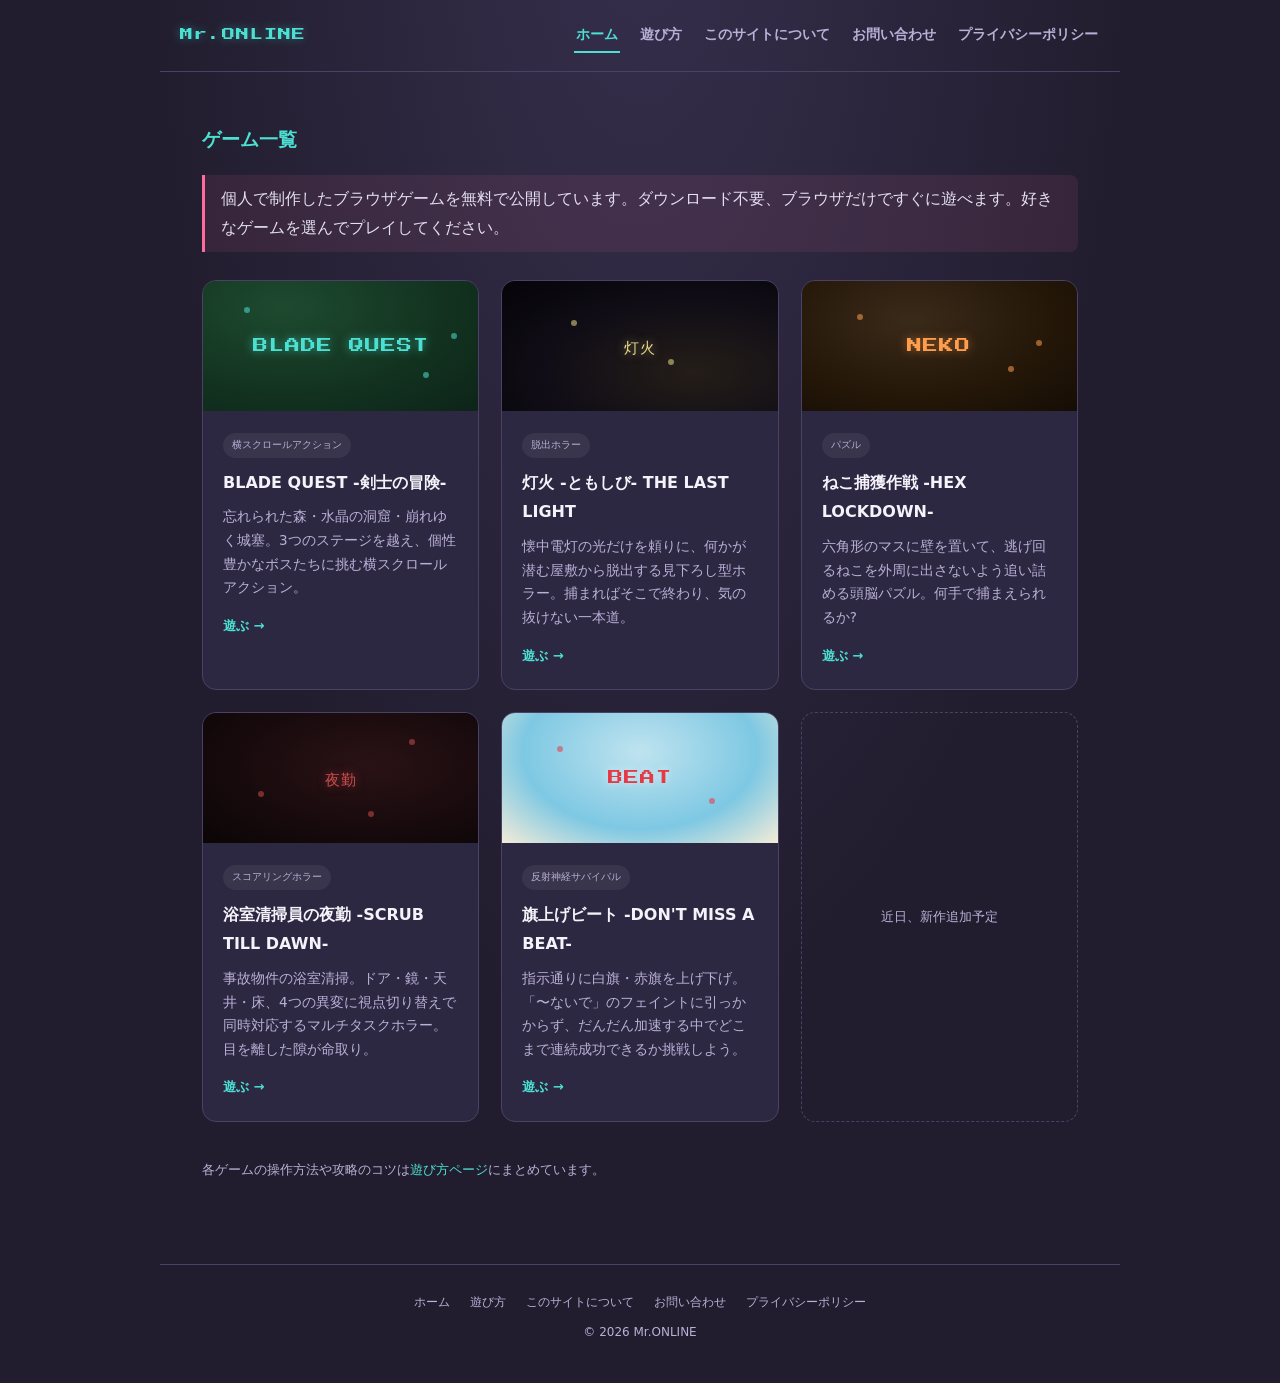
==== index.html @ 4f53e843 "Add files via upload" ====
<!DOCTYPE html>
<html lang="ja">
<head>
  <script async src="https://pagead2.googlesyndication.com/pagead/js/adsbygoogle.js?client=ca-pub-4115378240812746"
     crossorigin="anonymous"></script>
<meta charset="UTF-8">
<meta name="viewport" content="width=device-width, initial-scale=1">
<title>Mr.ONLINE ― ゲーム一覧</title>
<meta name="description" content="個人制作のブラウザゲームを無料で公開しています。横スクロールアクション「BLADE QUEST」、脱出ホラー「灯火 -ともしび-」、パズル「ねこ捕獲作戦」、スコアリングホラー「浴室清掃員の夜勤」、反射神経サバイバル「旗上げビート」など。">
<link rel="preconnect" href="https://fonts.googleapis.com">
<link rel="preconnect" href="https://fonts.gstatic.com" crossorigin>
<link href="https://fonts.googleapis.com/css2?family=Press+Start+2P&display=swap" rel="stylesheet">
<link rel="stylesheet" href="style.css">
</head>
<body>

<header class="site-header">
  <a class="site-title" href="index.html">Mr.ONLINE</a>
  <nav class="site-nav">
    <a href="index.html" class="active">ホーム</a>
    <a href="play.html">遊び方</a>
    <a href="about.html">このサイトについて</a>
    <a href="contact.html">お問い合わせ</a>
    <a href="privacy.html">プライバシーポリシー</a>
  </nav>
</header>

<main class="site-main" style="max-width:920px;">
  <h1>ゲーム一覧</h1>
  <p class="lead">個人で制作したブラウザゲームを無料で公開しています。ダウンロード不要、ブラウザだけですぐに遊べます。好きなゲームを選んでプレイしてください。</p>

  <div class="game-grid">
    <a class="game-card" href="blade-quest.html">
      <div class="thumb bq">
        BLADE QUEST
        <span class="dot" style="top:20%;left:15%;"></span>
        <span class="dot" style="top:70%;left:80%;"></span>
        <span class="dot" style="top:40%;left:90%;"></span>
      </div>
      <div class="body">
        <span class="tag">横スクロールアクション</span>
        <h3>BLADE QUEST -剣士の冒険-</h3>
        <p>忘れられた森・水晶の洞窟・崩れゆく城塞。3つのステージを越え、個性豊かなボスたちに挑む横スクロールアクション。</p>
        <span class="play-link">遊ぶ →</span>
      </div>
    </a>

    <a class="game-card" href="tomoshibi.html">
      <div class="thumb tm">
        灯火
        <span class="dot" style="top:30%;left:25%;"></span>
        <span class="dot" style="top:60%;left:60%;"></span>
      </div>
      <div class="body">
        <span class="tag">脱出ホラー</span>
        <h3>灯火 -ともしび- THE LAST LIGHT</h3>
        <p>懐中電灯の光だけを頼りに、何かが潜む屋敷から脱出する見下ろし型ホラー。捕まればそこで終わり、気の抜けない一本道。</p>
        <span class="play-link">遊ぶ →</span>
      </div>
    </a>

    <a class="game-card" href="cattrap.html">
      <div class="thumb ct">
        NEKO
        <span class="dot" style="top:25%;left:20%;"></span>
        <span class="dot" style="top:65%;left:75%;"></span>
        <span class="dot" style="top:45%;left:85%;"></span>
      </div>
      <div class="body">
        <span class="tag">パズル</span>
        <h3>ねこ捕獲作戦 -HEX LOCKDOWN-</h3>
        <p>六角形のマスに壁を置いて、逃げ回るねこを外周に出さないよう追い詰める頭脳パズル。何手で捕まえられるか?</p>
        <span class="play-link">遊ぶ →</span>
      </div>
    </a>

    <a class="game-card" href="nightshift.html">
      <div class="thumb ns">
        夜勤
        <span class="dot" style="top:20%;left:75%;"></span>
        <span class="dot" style="top:60%;left:20%;"></span>
        <span class="dot" style="top:75%;left:60%;"></span>
      </div>
      <div class="body">
        <span class="tag">スコアリングホラー</span>
        <h3>浴室清掃員の夜勤 -SCRUB TILL DAWN-</h3>
        <p>事故物件の浴室清掃。ドア・鏡・天井・床、4つの異変に視点切り替えで同時対応するマルチタスクホラー。目を離した隙が命取り。</p>
        <span class="play-link">遊ぶ →</span>
      </div>
    </a>

    <a class="game-card" href="hataage.html">
      <div class="thumb hg">
        BEAT
        <span class="dot" style="top:25%;left:20%;"></span>
        <span class="dot" style="top:65%;left:75%;"></span>
      </div>
      <div class="body">
        <span class="tag">反射神経サバイバル</span>
        <h3>旗上げビート -DON'T MISS A BEAT-</h3>
        <p>指示通りに白旗・赤旗を上げ下げ。「〜ないで」のフェイントに引っかからず、だんだん加速する中でどこまで連続成功できるか挑戦しよう。</p>
        <span class="play-link">遊ぶ →</span>
      </div>
    </a>

    <div class="more-soon">近日、新作追加予定</div>
  </div>

  <p style="margin-top:36px;color:var(--sub);font-size:13px;">
    各ゲームの操作方法や攻略のコツは<a href="play.html">遊び方ページ</a>にまとめています。
  </p>
</main>

<footer class="site-footer">
  <div class="footer-links">
    <a href="index.html">ホーム</a>
    <a href="play.html">遊び方</a>
    <a href="about.html">このサイトについて</a>
    <a href="contact.html">お問い合わせ</a>
    <a href="privacy.html">プライバシーポリシー</a>
  </div>
  &copy; <span id="year"></span> Mr.ONLINE
</footer>
<script>document.getElementById('year').textContent = new Date().getFullYear();</script>
</body>
</html>
---- style.css ----
/* ============================================================
   BLADE QUEST サイト共通スタイル
   ============================================================ */
:root{
  --bg:#211d2e;
  --panel:#2d2842;
  --panel2:#362f4d;
  --line:#4a4165;
  --cyan:#4ce0d2;
  --magenta:#ff6b9d;
  --gold:#ffd166;
  --text:#f5f2fa;
  --sub:#bab0d6;
}
*{box-sizing:border-box;}
html,body{
  margin:0;padding:0;
  background:radial-gradient(ellipse at 50% -10%, #362f4d 0%, var(--bg) 55%);
  color:var(--text);
  font-family:system-ui,-apple-system,"Hiragino Kaku Gothic ProN","Yu Gothic",sans-serif;
  line-height:1.85;
  font-size:15.5px;
}
a{ color:var(--cyan); text-decoration:none; }
a:hover{ text-decoration:underline; }

.site-header{
  width:100%;max-width:960px;margin:0 auto;
  display:flex;align-items:center;justify-content:space-between;
  flex-wrap:wrap;gap:12px;
  padding:18px 20px;
  border-bottom:1px solid var(--line);
}
.site-title{
  font-family:'Press Start 2P', monospace;
  font-size:13px;color:var(--cyan);
  text-shadow:0 0 10px rgba(76,224,210,0.4);
  letter-spacing:1px;
}
.site-nav{ display:flex; gap:18px; flex-wrap:wrap; }
.site-nav a{
  font-size:13.5px;color:var(--sub);font-weight:600;
  padding:4px 2px;border-bottom:2px solid transparent;
}
.site-nav a:hover, .site-nav a.active{
  color:var(--cyan); text-decoration:none; border-bottom:2px solid var(--cyan);
}

.site-main{
  width:100%;max-width:760px;margin:0 auto;
  padding:36px 22px 70px;
}
.site-main h1{
  font-family:'Press Start 2P', monospace;
  font-size:19px;line-height:1.7;color:var(--cyan);
  margin-bottom:22px;
}
.site-main h2{
  font-size:17px;color:var(--text);
  border-left:4px solid var(--cyan);
  padding-left:12px;margin:38px 0 14px;
}
.site-main h3{
  font-size:15px;color:var(--gold);margin:22px 0 8px;
}
.site-main p{ margin:12px 0; color:#e4dff2; }
.site-main ul, .site-main ol{ padding-left:22px; color:#e4dff2; }
.site-main li{ margin:6px 0; }
.lead{
  font-size:15.5px;color:var(--sub);
  border-left:3px solid var(--magenta);
  padding:10px 16px;background:rgba(255,107,157,0.09);
  border-radius:0 8px 8px 0;
}
.card{
  background:var(--panel);
  border:1px solid var(--line);
  border-radius:12px;
  padding:20px 22px;
  margin:18px 0;
}
.card h3{ margin-top:0; }
.btn-primary{
  display:inline-block;
  background:var(--cyan);color:#04231f;font-weight:700;
  padding:11px 24px;border-radius:8px;
  margin-top:14px;
}
.btn-primary:hover{ text-decoration:none; filter:brightness(1.08); }
table.info-table{ width:100%;border-collapse:collapse;margin:14px 0; }
table.info-table th, table.info-table td{
  text-align:left;padding:10px 12px;border-bottom:1px solid var(--line);
  font-size:14px;
}
table.info-table th{ color:var(--gold);width:38%; }

.site-footer{
  width:100%;max-width:960px;margin:0 auto;
  text-align:center;color:var(--sub);font-size:12px;
  padding:26px 20px 40px;
  border-top:1px solid var(--line);
}
.site-footer a{ color:var(--sub); }
.site-footer a:hover{ color:var(--cyan); }
.footer-links{ margin-bottom:8px; }
.footer-links a{ margin:0 8px; }

.badge{
  display:inline-block;font-size:11px;color:var(--bg);
  background:var(--gold);padding:2px 8px;border-radius:20px;
  font-weight:700;margin-left:6px;vertical-align:middle;
}

.game-grid{
  display:grid;
  grid-template-columns:repeat(auto-fit,minmax(260px,1fr));
  gap:22px;
  margin:28px 0 10px;
}
.game-card{
  display:block;
  background:var(--panel);
  border:1px solid var(--line);
  border-radius:14px;
  overflow:hidden;
  text-decoration:none;
  color:inherit;
  transition:transform .15s ease, border-color .15s ease, box-shadow .15s ease;
}
.game-card:hover{
  transform:translateY(-4px);
  border-color:var(--cyan);
  text-decoration:none;
  box-shadow:0 10px 30px rgba(0,0,0,0.35);
}
.game-card .thumb{
  height:130px;
  display:flex;align-items:center;justify-content:center;
  font-family:'Press Start 2P', monospace;
  font-size:15px;
  letter-spacing:1px;
  position:relative;
  overflow:hidden;
}
.game-card .thumb.bq{
  background:radial-gradient(ellipse at 30% 20%, #1e4a30 0%, #12321f 60%, #0d2419 100%);
  color:#4ce0d2;
  text-shadow:0 0 10px rgba(76,224,210,0.6);
}
.game-card .thumb.tm{
  background:radial-gradient(ellipse at 70% 70%, #241d18 0%, #100d16 55%, #050408 100%);
  color:#e8d98a;
  text-shadow:0 0 10px rgba(232,217,138,0.5);
}
.game-card .thumb.ct{
  background:radial-gradient(ellipse at 40% 30%, #3a2a1a 0%, #241708 60%, #150d05 100%);
  color:#ff9d4d;
  text-shadow:0 0 10px rgba(255,157,77,0.5);
}
.game-card .thumb.ns{
  background:radial-gradient(ellipse at 60% 40%, #2a1216 0%, #170a0c 60%, #0a0506 100%);
  color:#c94b4b;
  text-shadow:0 0 10px rgba(201,75,75,0.5);
}
.game-card .thumb.hg{
  background:radial-gradient(ellipse at 50% 30%, #bfe3ef 0%, #7ec8e3 60%, #f4ecd8 100%);
  color:#e63946;
  text-shadow:0 0 8px rgba(255,255,255,0.6);
}
.game-card .thumb .dot{
  position:absolute;width:6px;height:6px;border-radius:50%;
  background:currentColor;opacity:0.55;
}
.game-card .body{ padding:18px 20px 20px; }
.game-card .tag{
  display:inline-block;font-size:10px;color:var(--sub);
  background:rgba(255,255,255,0.06);padding:3px 9px;border-radius:20px;
  margin-bottom:10px;
}
.game-card h3{ margin:0 0 8px; color:var(--text); font-size:16px; }
.game-card p{ margin:0; color:var(--sub); font-size:13.5px; line-height:1.75; }
.game-card .play-link{
  display:inline-block;margin-top:14px;color:var(--cyan);font-size:13px;font-weight:600;
}
.more-soon{
  border:1px dashed var(--line);border-radius:14px;
  display:flex;align-items:center;justify-content:center;
  color:var(--sub);font-size:13px;min-height:130px;
  text-align:center;padding:20px;
}
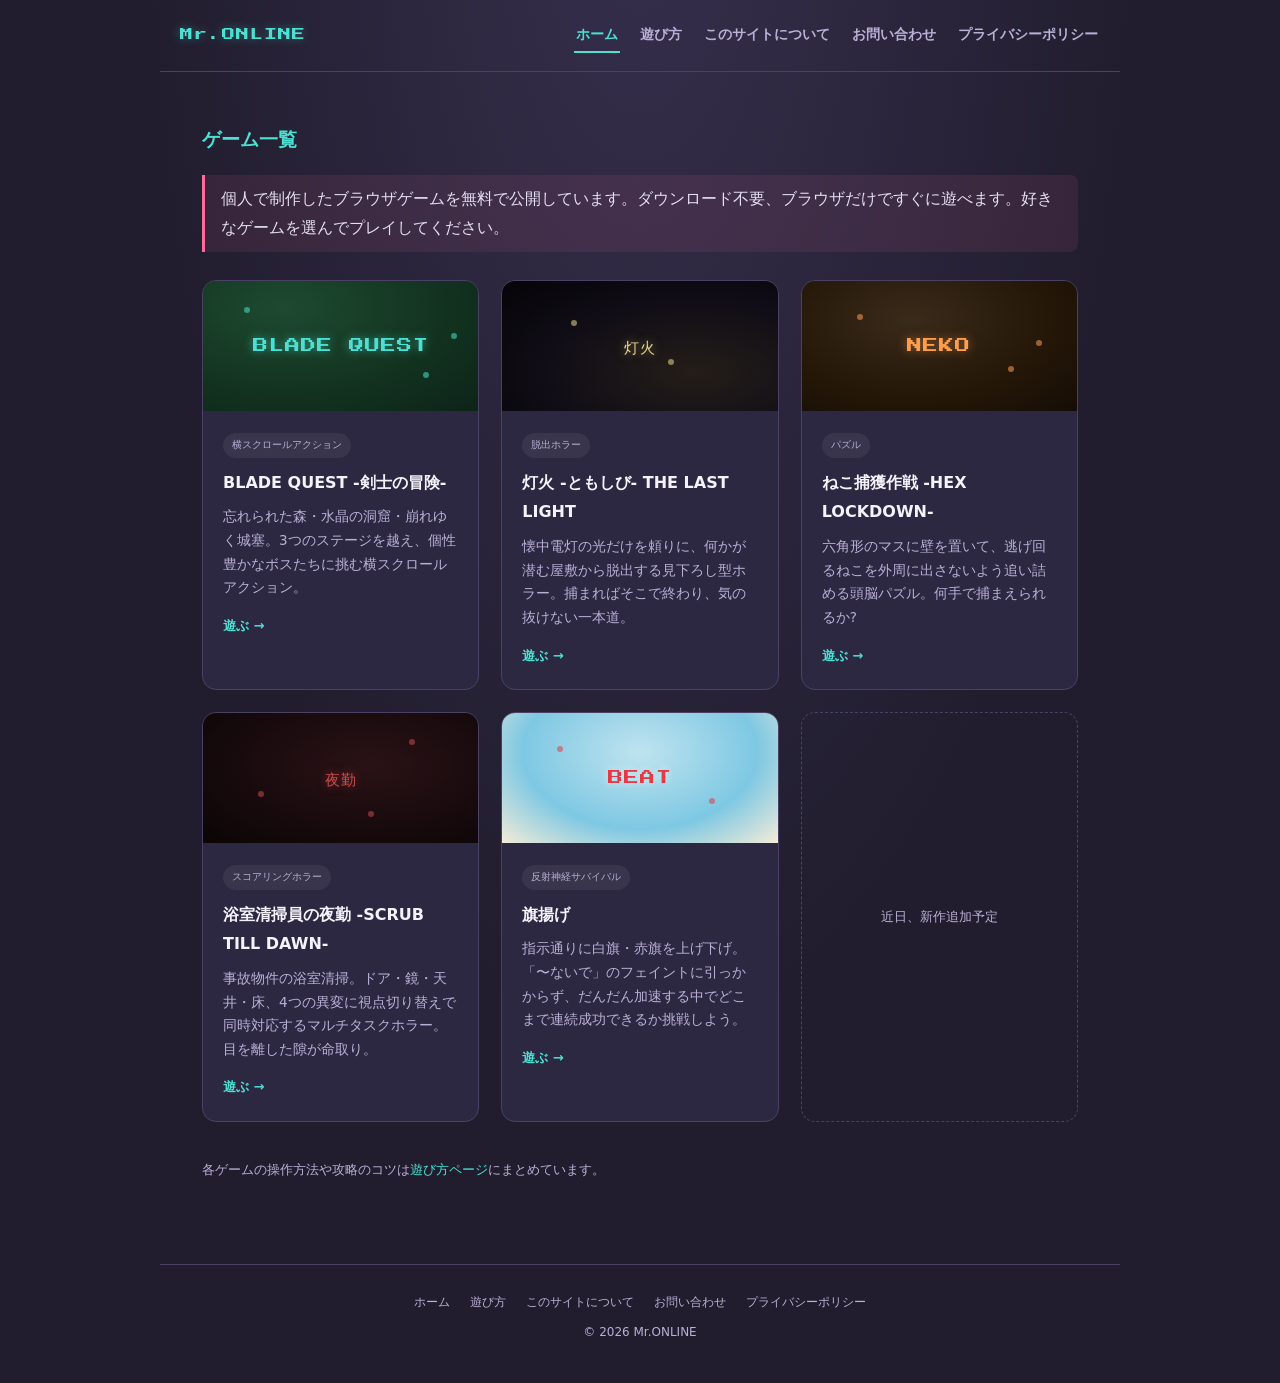
==== commit a21e4b8f: "Add files via upload" ====
--- a/index.html
+++ b/index.html
@@ -6,7 +6,7 @@
 <meta charset="UTF-8">
 <meta name="viewport" content="width=device-width, initial-scale=1">
 <title>Mr.ONLINE ― ゲーム一覧</title>
-<meta name="description" content="個人制作のブラウザゲームを無料で公開しています。横スクロールアクション「BLADE QUEST」、脱出ホラー「灯火 -ともしび-」、パズル「ねこ捕獲作戦」、スコアリングホラー「浴室清掃員の夜勤」、反射神経サバイバル「旗上げビート」など。">
+<meta name="description" content="個人制作のブラウザゲームを無料で公開しています。横スクロールアクション「BLADE QUEST」、脱出ホラー「灯火 -ともしび-」、パズル「ねこ捕獲作戦」、スコアリングホラー「浴室清掃員の夜勤」、反射神経サバイバル「旗揚げ」など。">
 <link rel="preconnect" href="https://fonts.googleapis.com">
 <link rel="preconnect" href="https://fonts.gstatic.com" crossorigin>
 <link href="https://fonts.googleapis.com/css2?family=Press+Start+2P&display=swap" rel="stylesheet">
@@ -97,7 +97,7 @@
       </div>
       <div class="body">
         <span class="tag">反射神経サバイバル</span>
-        <h3>旗上げビート -DON'T MISS A BEAT-</h3>
+        <h3>旗揚げ</h3>
         <p>指示通りに白旗・赤旗を上げ下げ。「〜ないで」のフェイントに引っかからず、だんだん加速する中でどこまで連続成功できるか挑戦しよう。</p>
         <span class="play-link">遊ぶ →</span>
       </div>
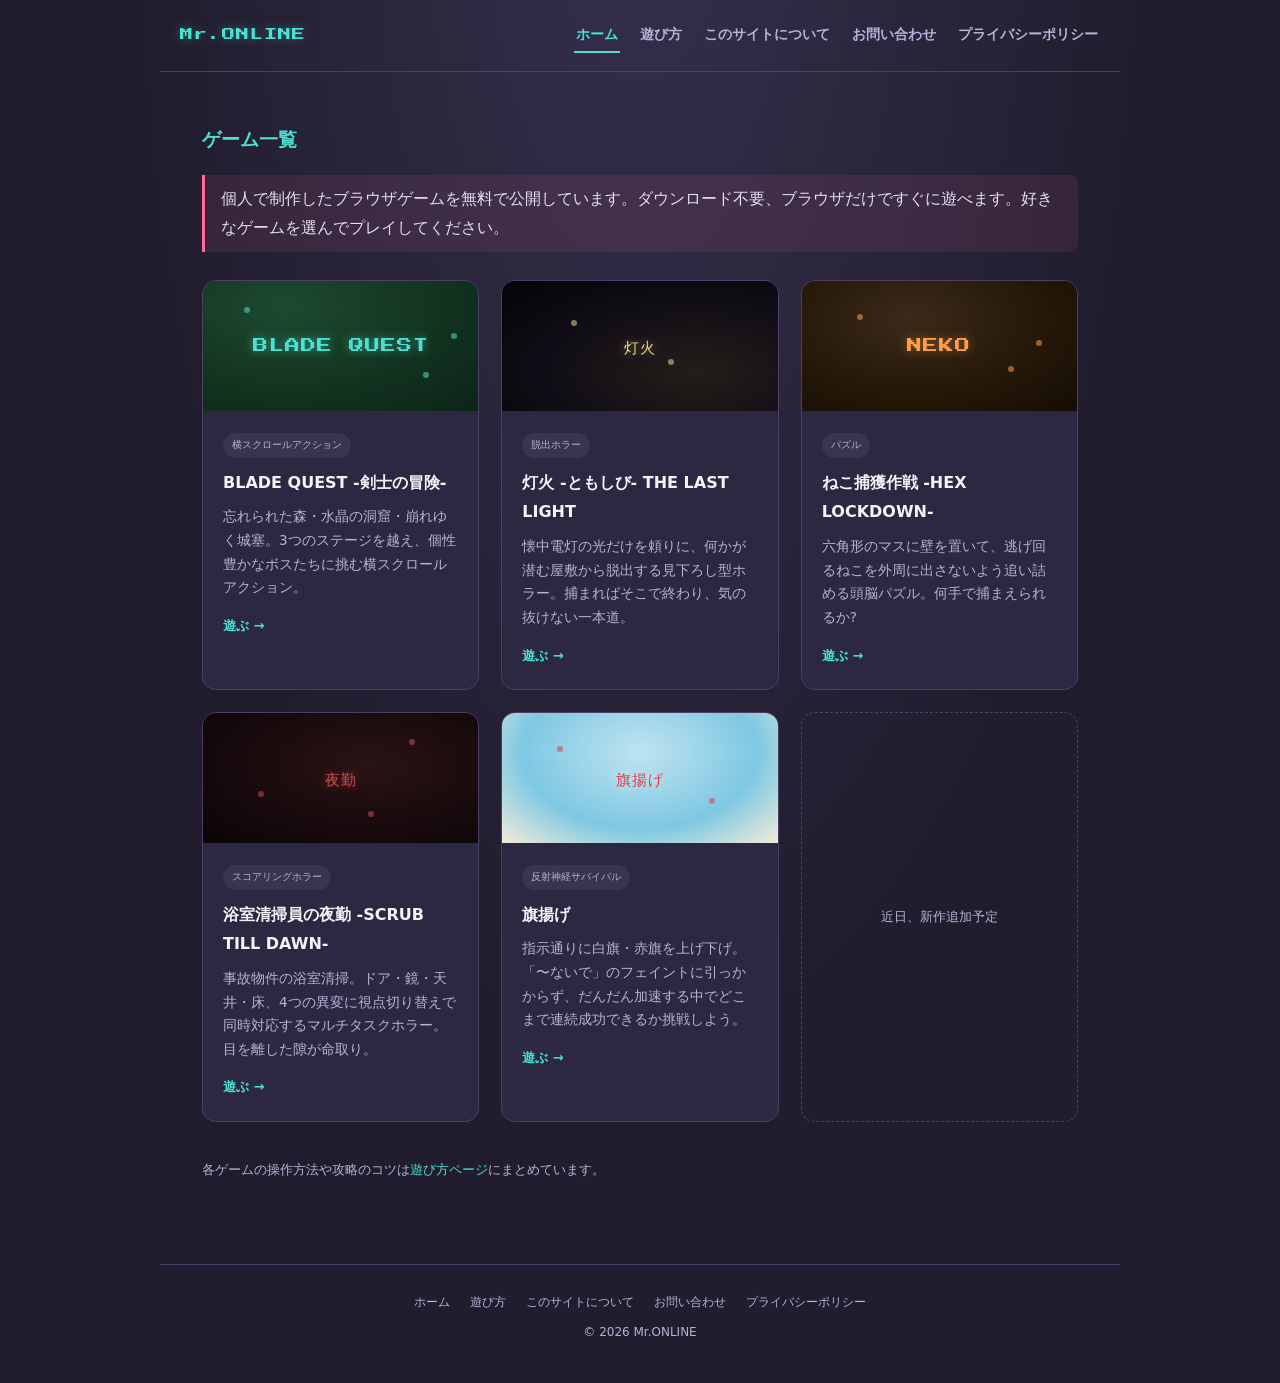
==== commit d73648f6: "Update index.html" ====
--- a/index.html
+++ b/index.html
@@ -91,7 +91,7 @@
 
     <a class="game-card" href="hataage.html">
       <div class="thumb hg">
-        BEAT
+        旗揚げ
         <span class="dot" style="top:25%;left:20%;"></span>
         <span class="dot" style="top:65%;left:75%;"></span>
       </div>
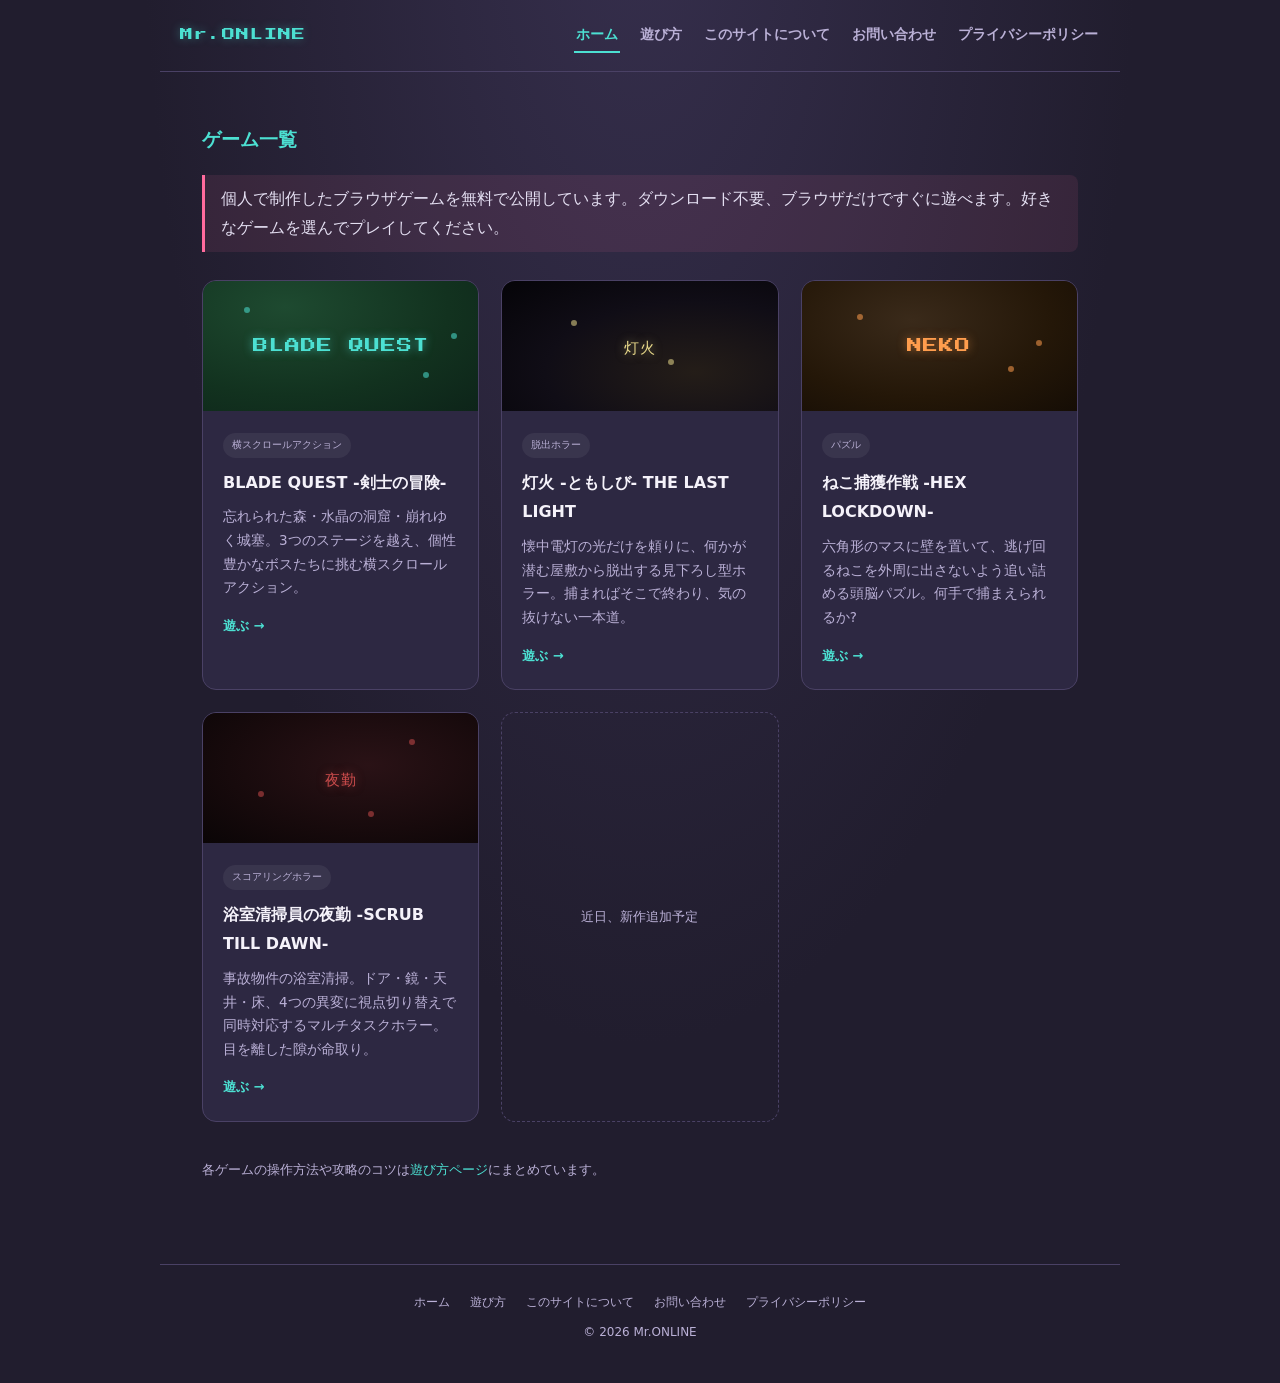
==== commit 1429bb19: "Add files via upload" ====
--- a/index.html
+++ b/index.html
@@ -6,7 +6,7 @@
 <meta charset="UTF-8">
 <meta name="viewport" content="width=device-width, initial-scale=1">
 <title>Mr.ONLINE ― ゲーム一覧</title>
-<meta name="description" content="個人制作のブラウザゲームを無料で公開しています。横スクロールアクション「BLADE QUEST」、脱出ホラー「灯火 -ともしび-」、パズル「ねこ捕獲作戦」、スコアリングホラー「浴室清掃員の夜勤」、反射神経サバイバル「旗揚げ」など。">
+<meta name="description" content="個人制作のブラウザゲームを無料で公開しています。横スクロールアクション「BLADE QUEST」、脱出ホラー「灯火 -ともしび-」、パズル「ねこ捕獲作戦」、スコアリングホラー「浴室清掃員の夜勤」など。">
 <link rel="preconnect" href="https://fonts.googleapis.com">
 <link rel="preconnect" href="https://fonts.gstatic.com" crossorigin>
 <link href="https://fonts.googleapis.com/css2?family=Press+Start+2P&display=swap" rel="stylesheet">
@@ -89,20 +89,6 @@
       </div>
     </a>
 
-    <a class="game-card" href="hataage.html">
-      <div class="thumb hg">
-        旗揚げ
-        <span class="dot" style="top:25%;left:20%;"></span>
-        <span class="dot" style="top:65%;left:75%;"></span>
-      </div>
-      <div class="body">
-        <span class="tag">反射神経サバイバル</span>
-        <h3>旗揚げ</h3>
-        <p>指示通りに白旗・赤旗を上げ下げ。「〜ないで」のフェイントに引っかからず、だんだん加速する中でどこまで連続成功できるか挑戦しよう。</p>
-        <span class="play-link">遊ぶ →</span>
-      </div>
-    </a>
-
     <div class="more-soon">近日、新作追加予定</div>
   </div>
 
--- a/style.css
+++ b/style.css
@@ -162,11 +162,7 @@
   color:#c94b4b;
   text-shadow:0 0 10px rgba(201,75,75,0.5);
 }
-.game-card .thumb.hg{
-  background:radial-gradient(ellipse at 50% 30%, #bfe3ef 0%, #7ec8e3 60%, #f4ecd8 100%);
-  color:#e63946;
-  text-shadow:0 0 8px rgba(255,255,255,0.6);
-}
+
 .game-card .thumb .dot{
   position:absolute;width:6px;height:6px;border-radius:50%;
   background:currentColor;opacity:0.55;
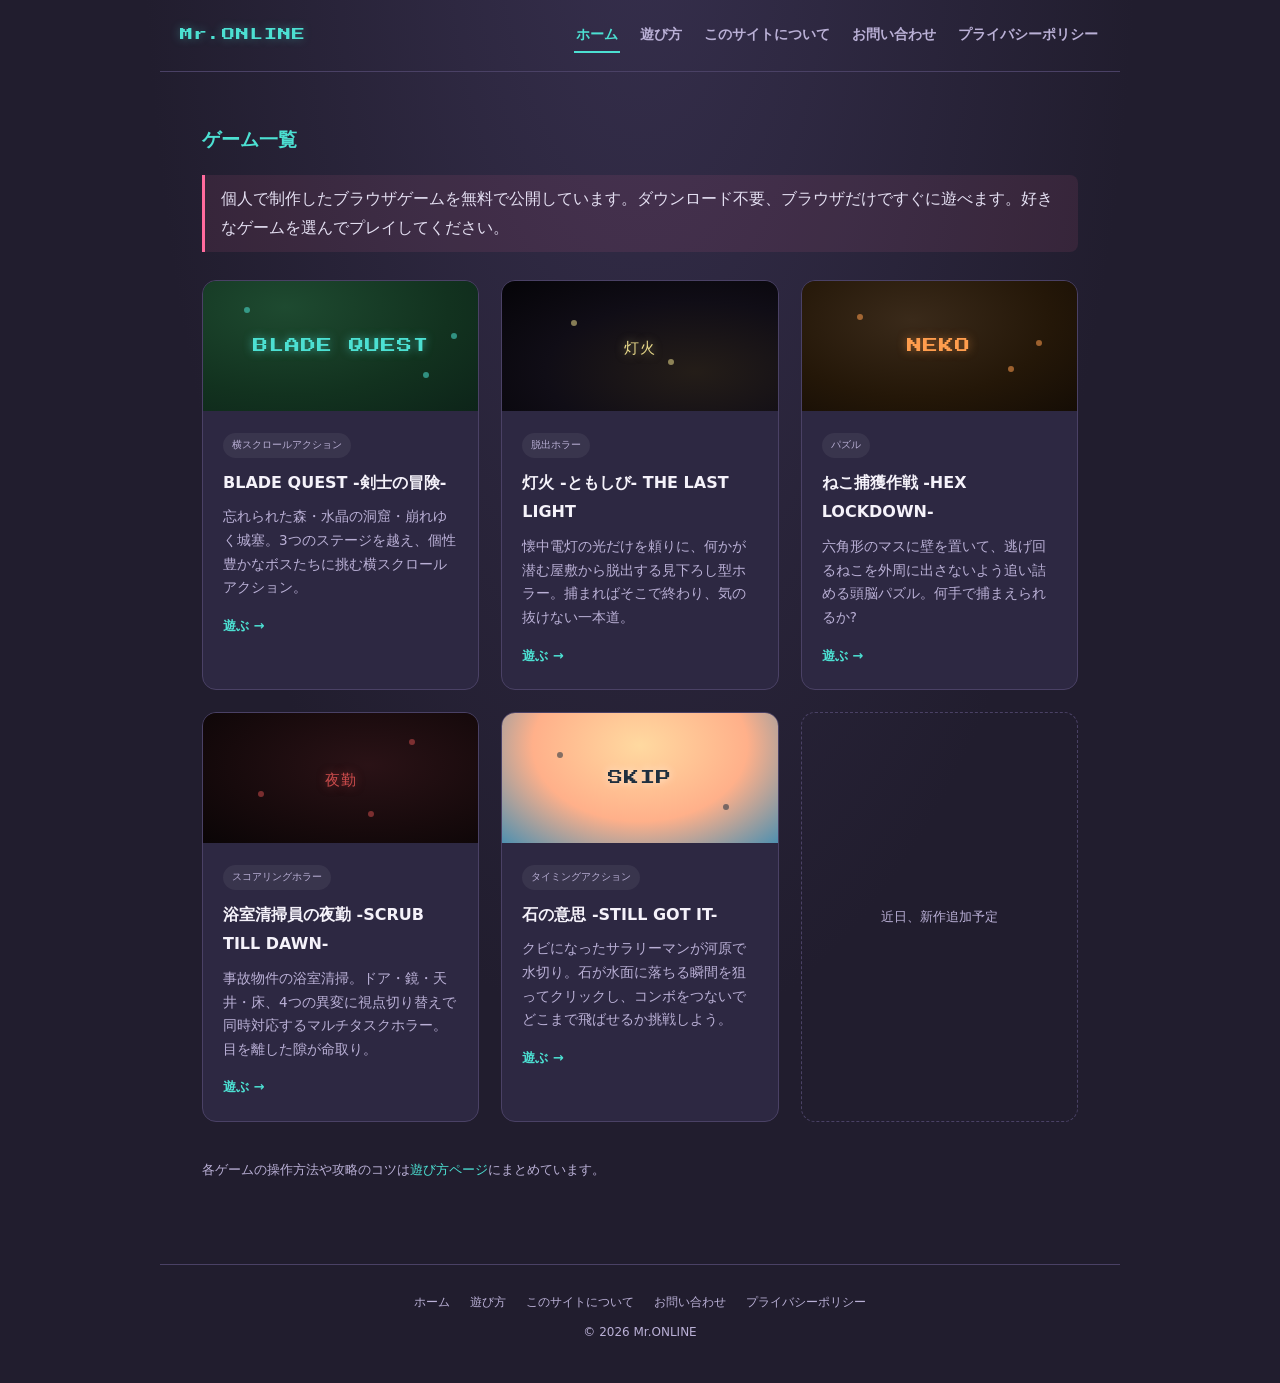
==== commit 6a2c3948: "Add files via upload" ====
--- a/index.html
+++ b/index.html
@@ -6,7 +6,7 @@
 <meta charset="UTF-8">
 <meta name="viewport" content="width=device-width, initial-scale=1">
 <title>Mr.ONLINE ― ゲーム一覧</title>
-<meta name="description" content="個人制作のブラウザゲームを無料で公開しています。横スクロールアクション「BLADE QUEST」、脱出ホラー「灯火 -ともしび-」、パズル「ねこ捕獲作戦」、スコアリングホラー「浴室清掃員の夜勤」など。">
+<meta name="description" content="個人制作のブラウザゲームを無料で公開しています。横スクロールアクション「BLADE QUEST」、脱出ホラー「灯火 -ともしび-」、パズル「ねこ捕獲作戦」、スコアリングホラー「浴室清掃員の夜勤」、タイミングアクション「石の意思」など。">
 <link rel="preconnect" href="https://fonts.googleapis.com">
 <link rel="preconnect" href="https://fonts.gstatic.com" crossorigin>
 <link href="https://fonts.googleapis.com/css2?family=Press+Start+2P&display=swap" rel="stylesheet">
@@ -89,6 +89,20 @@
       </div>
     </a>
 
+    <a class="game-card" href="ishinoishi.html">
+      <div class="thumb is">
+        SKIP
+        <span class="dot" style="top:30%;left:20%;"></span>
+        <span class="dot" style="top:70%;left:80%;"></span>
+      </div>
+      <div class="body">
+        <span class="tag">タイミングアクション</span>
+        <h3>石の意思 -STILL GOT IT-</h3>
+        <p>クビになったサラリーマンが河原で水切り。石が水面に落ちる瞬間を狙ってクリックし、コンボをつないでどこまで飛ばせるか挑戦しよう。</p>
+        <span class="play-link">遊ぶ →</span>
+      </div>
+    </a>
+
     <div class="more-soon">近日、新作追加予定</div>
   </div>
 
--- a/style.css
+++ b/style.css
@@ -162,6 +162,11 @@
   color:#c94b4b;
   text-shadow:0 0 10px rgba(201,75,75,0.5);
 }
+.game-card .thumb.is{
+  background:radial-gradient(ellipse at 50% 25%, #ffd9a0 0%, #ffb08a 55%, #4f90b0 100%);
+  color:#20303f;
+  text-shadow:0 0 8px rgba(255,255,255,0.6);
+}
 
 .game-card .thumb .dot{
   position:absolute;width:6px;height:6px;border-radius:50%;
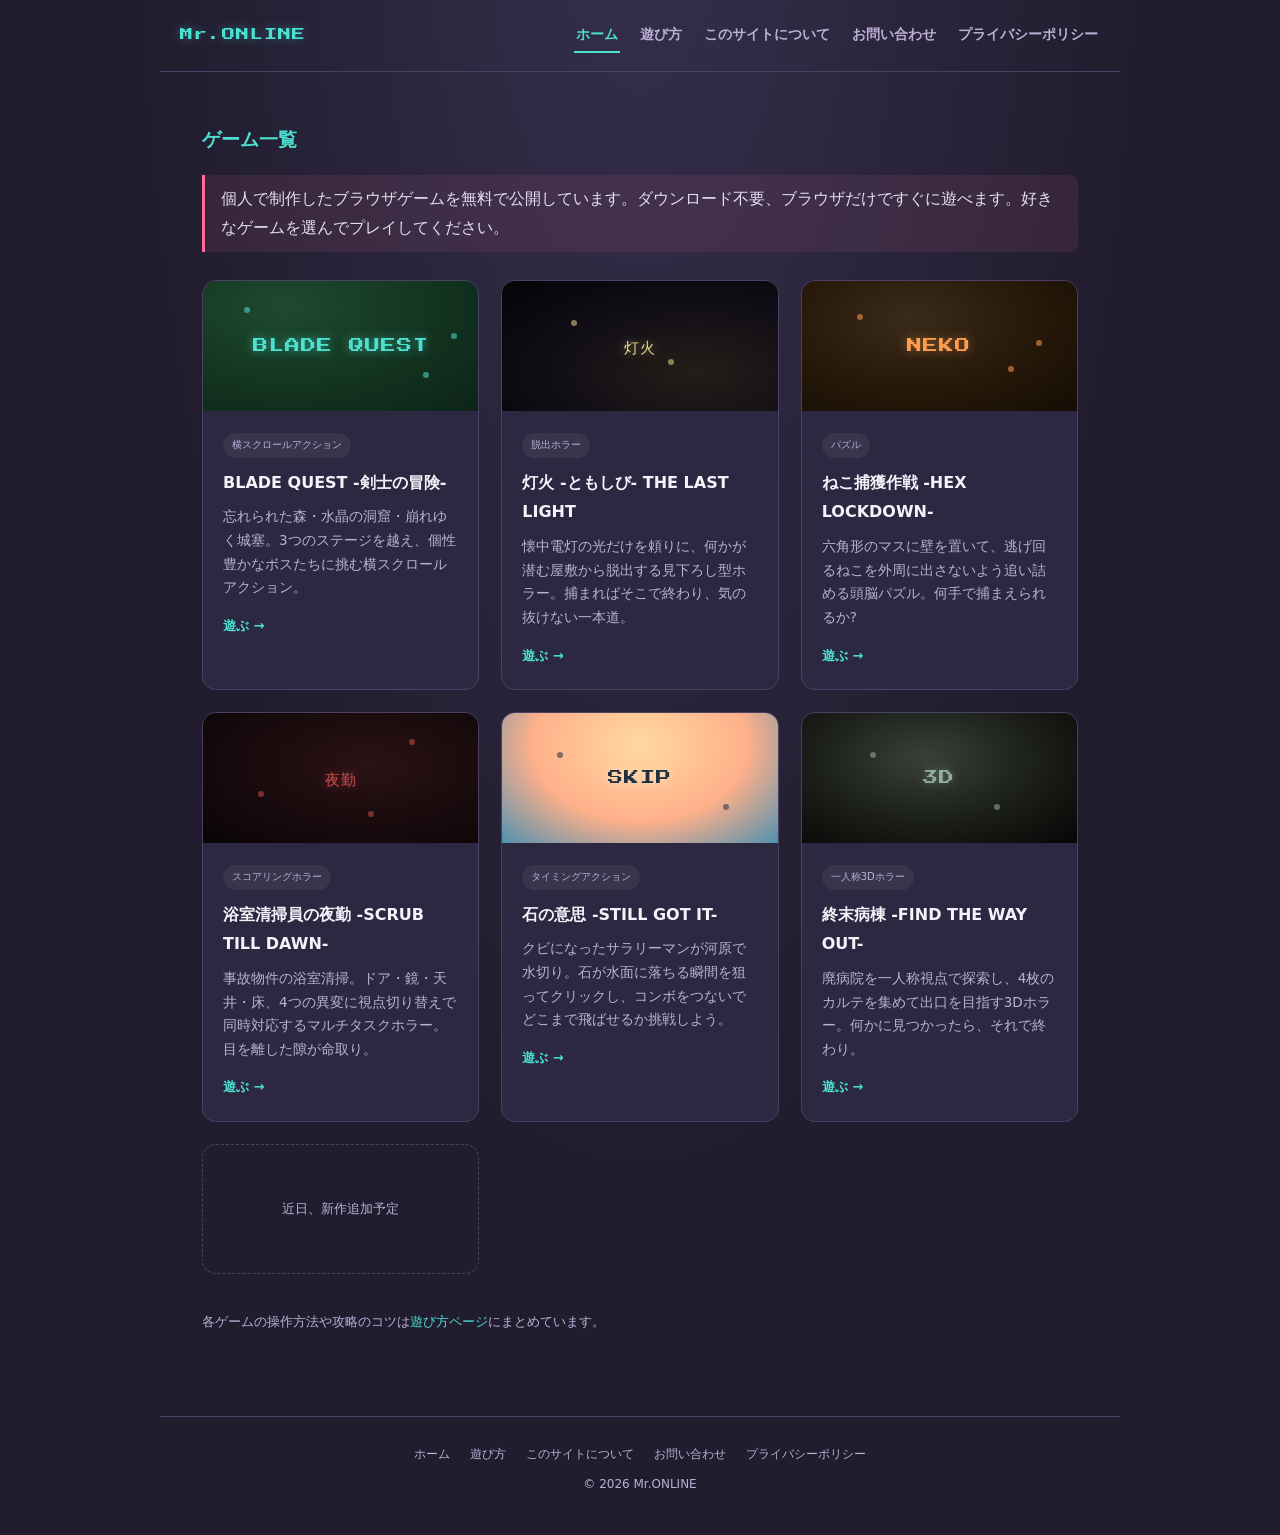
==== commit 0268f3a6: "初めての3D hell yeah!!" ====
--- a/index.html
+++ b/index.html
@@ -6,7 +6,7 @@
 <meta charset="UTF-8">
 <meta name="viewport" content="width=device-width, initial-scale=1">
 <title>Mr.ONLINE ― ゲーム一覧</title>
-<meta name="description" content="個人制作のブラウザゲームを無料で公開しています。横スクロールアクション「BLADE QUEST」、脱出ホラー「灯火 -ともしび-」、パズル「ねこ捕獲作戦」、スコアリングホラー「浴室清掃員の夜勤」、タイミングアクション「石の意思」など。">
+<meta name="description" content="個人制作のブラウザゲームを無料で公開しています。横スクロールアクション「BLADE QUEST」、脱出ホラー「灯火 -ともしび-」、パズル「ねこ捕獲作戦」、スコアリングホラー「浴室清掃員の夜勤」、タイミングアクション「石の意思」、一人称3Dホラー「終末病棟」など。">
 <link rel="preconnect" href="https://fonts.googleapis.com">
 <link rel="preconnect" href="https://fonts.gstatic.com" crossorigin>
 <link href="https://fonts.googleapis.com/css2?family=Press+Start+2P&display=swap" rel="stylesheet">
@@ -103,6 +103,20 @@
       </div>
     </a>
 
+    <a class="game-card" href="byoutou.html">
+      <div class="thumb bt">
+        3D
+        <span class="dot" style="top:30%;left:25%;"></span>
+        <span class="dot" style="top:70%;left:70%;"></span>
+      </div>
+      <div class="body">
+        <span class="tag">一人称3Dホラー</span>
+        <h3>終末病棟 -FIND THE WAY OUT-</h3>
+        <p>廃病院を一人称視点で探索し、4枚のカルテを集めて出口を目指す3Dホラー。何かに見つかったら、それで終わり。</p>
+        <span class="play-link">遊ぶ →</span>
+      </div>
+    </a>
+
     <div class="more-soon">近日、新作追加予定</div>
   </div>
 
--- a/style.css
+++ b/style.css
@@ -167,6 +167,11 @@
   color:#20303f;
   text-shadow:0 0 8px rgba(255,255,255,0.6);
 }
+.game-card .thumb.bt{
+  background:radial-gradient(ellipse at 45% 35%, #3a4038 0%, #1a1d18 55%, #060705 100%);
+  color:#8fae9c;
+  text-shadow:0 0 10px rgba(143,174,156,0.5);
+}
 
 .game-card .thumb .dot{
   position:absolute;width:6px;height:6px;border-radius:50%;
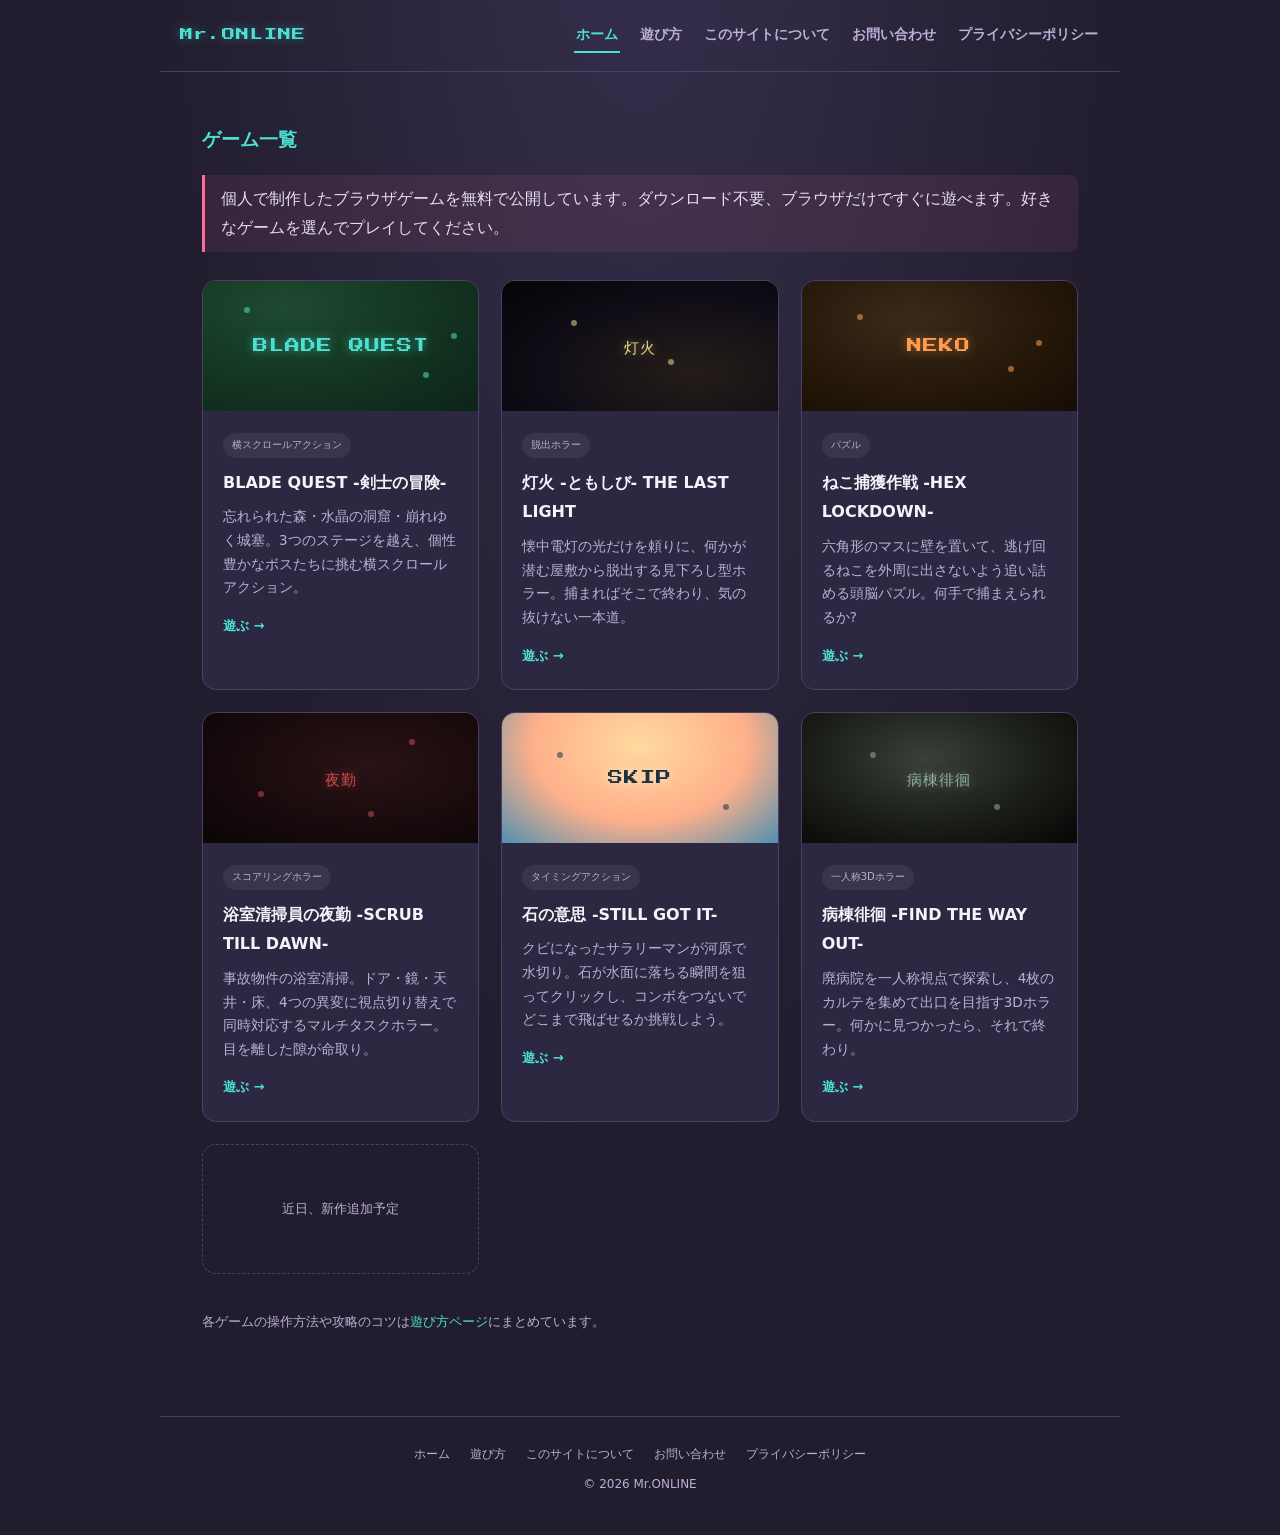
==== commit 233be1ec: "タイトル変更,フルスクリーン対応" ====
--- a/index.html
+++ b/index.html
@@ -6,7 +6,7 @@
 <meta charset="UTF-8">
 <meta name="viewport" content="width=device-width, initial-scale=1">
 <title>Mr.ONLINE ― ゲーム一覧</title>
-<meta name="description" content="個人制作のブラウザゲームを無料で公開しています。横スクロールアクション「BLADE QUEST」、脱出ホラー「灯火 -ともしび-」、パズル「ねこ捕獲作戦」、スコアリングホラー「浴室清掃員の夜勤」、タイミングアクション「石の意思」、一人称3Dホラー「終末病棟」など。">
+<meta name="description" content="個人制作のブラウザゲームを無料で公開しています。横スクロールアクション「BLADE QUEST」、脱出ホラー「灯火 -ともしび-」、パズル「ねこ捕獲作戦」、スコアリングホラー「浴室清掃員の夜勤」、タイミングアクション「石の意思」、一人称3Dホラー「病棟徘徊」など。">
 <link rel="preconnect" href="https://fonts.googleapis.com">
 <link rel="preconnect" href="https://fonts.gstatic.com" crossorigin>
 <link href="https://fonts.googleapis.com/css2?family=Press+Start+2P&display=swap" rel="stylesheet">
@@ -105,13 +105,13 @@
 
     <a class="game-card" href="byoutou.html">
       <div class="thumb bt">
-        3D
+        病棟徘徊
         <span class="dot" style="top:30%;left:25%;"></span>
         <span class="dot" style="top:70%;left:70%;"></span>
       </div>
       <div class="body">
         <span class="tag">一人称3Dホラー</span>
-        <h3>終末病棟 -FIND THE WAY OUT-</h3>
+        <h3>病棟徘徊 -FIND THE WAY OUT-</h3>
         <p>廃病院を一人称視点で探索し、4枚のカルテを集めて出口を目指す3Dホラー。何かに見つかったら、それで終わり。</p>
         <span class="play-link">遊ぶ →</span>
       </div>
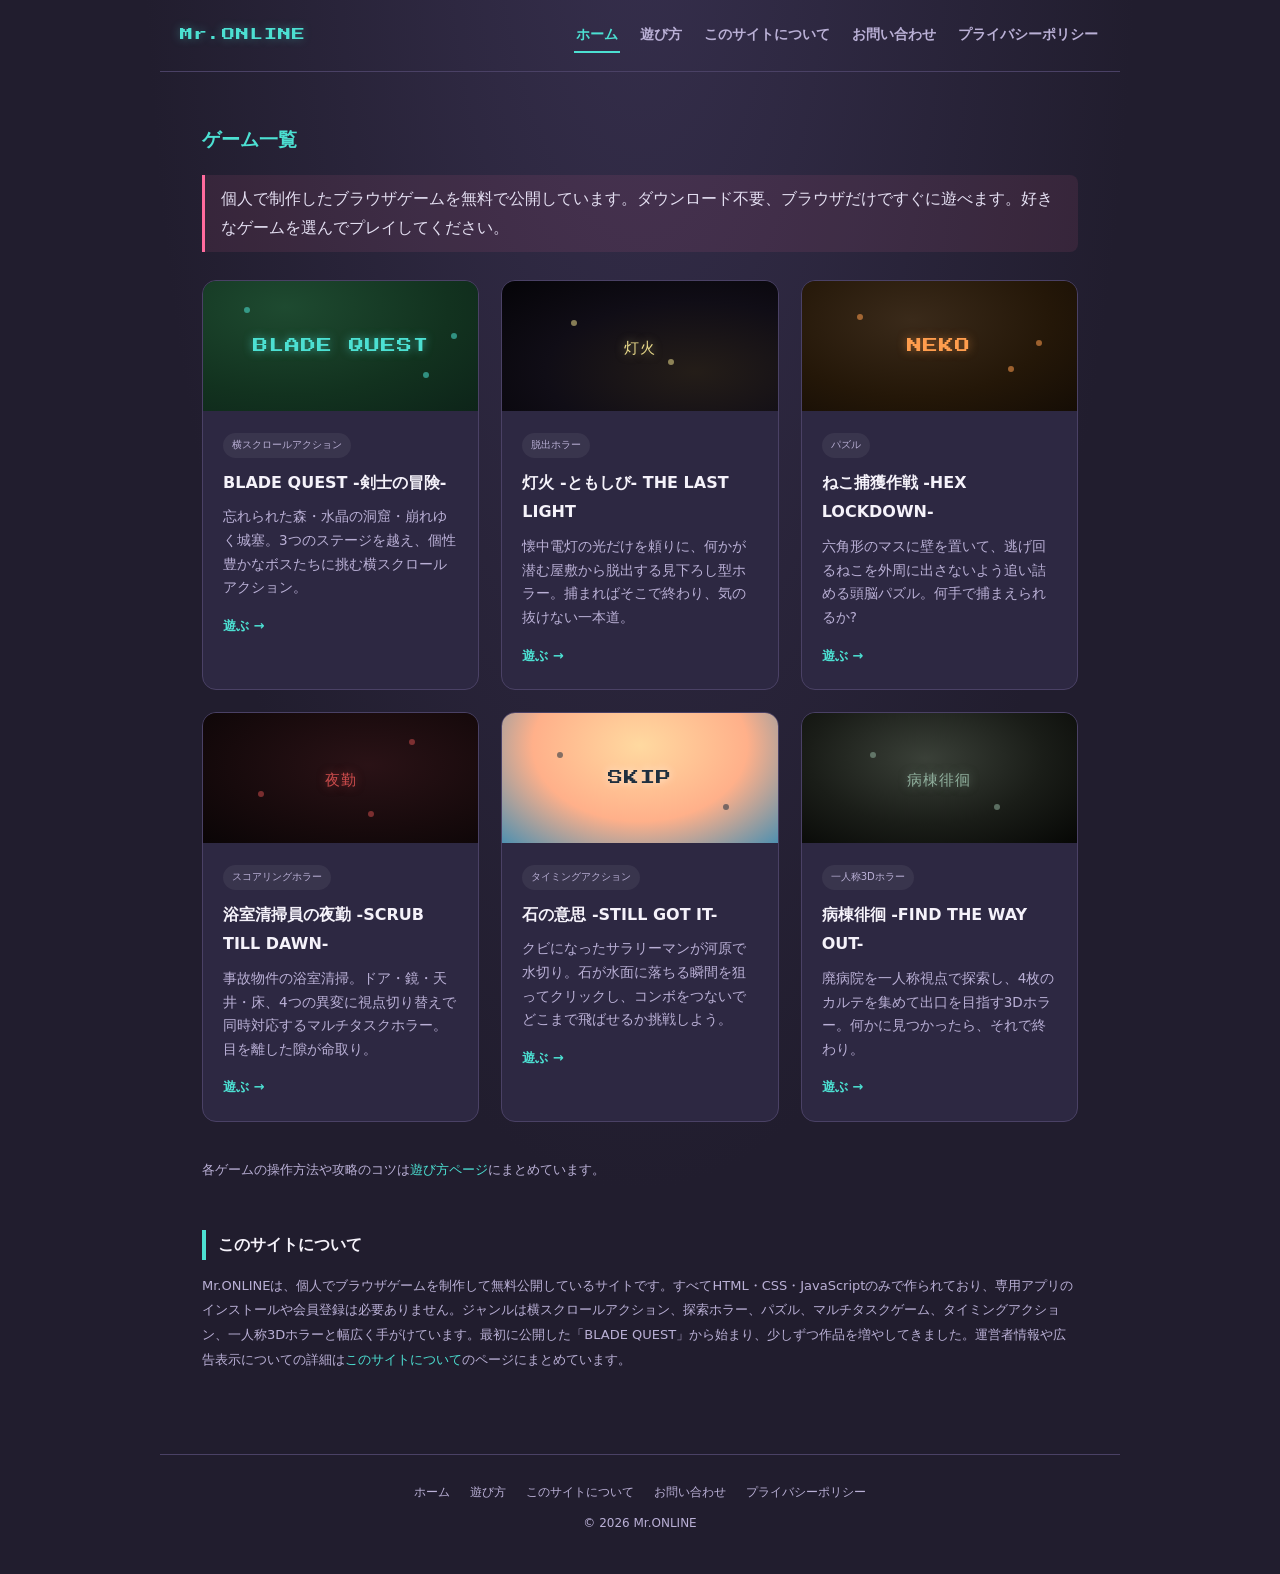
==== commit 3873978b: "googleadsenseの審査に準拠する形に変更" ====
--- a/index.html
+++ b/index.html
@@ -117,11 +117,15 @@
       </div>
     </a>
 
-    <div class="more-soon">近日、新作追加予定</div>
   </div>
 
   <p style="margin-top:36px;color:var(--sub);font-size:13px;">
     各ゲームの操作方法や攻略のコツは<a href="play.html">遊び方ページ</a>にまとめています。
+  </p>
+
+  <h2 style="margin-top:48px;font-size:16px;">このサイトについて</h2>
+  <p style="color:var(--sub);font-size:13px;line-height:1.9;">
+    Mr.ONLINEは、個人でブラウザゲームを制作して無料公開しているサイトです。すべてHTML・CSS・JavaScriptのみで作られており、専用アプリのインストールや会員登録は必要ありません。ジャンルは横スクロールアクション、探索ホラー、パズル、マルチタスクゲーム、タイミングアクション、一人称3Dホラーと幅広く手がけています。最初に公開した「BLADE QUEST」から始まり、少しずつ作品を増やしてきました。運営者情報や広告表示についての詳細は<a href="about.html">このサイトについて</a>のページにまとめています。
   </p>
 </main>
 
